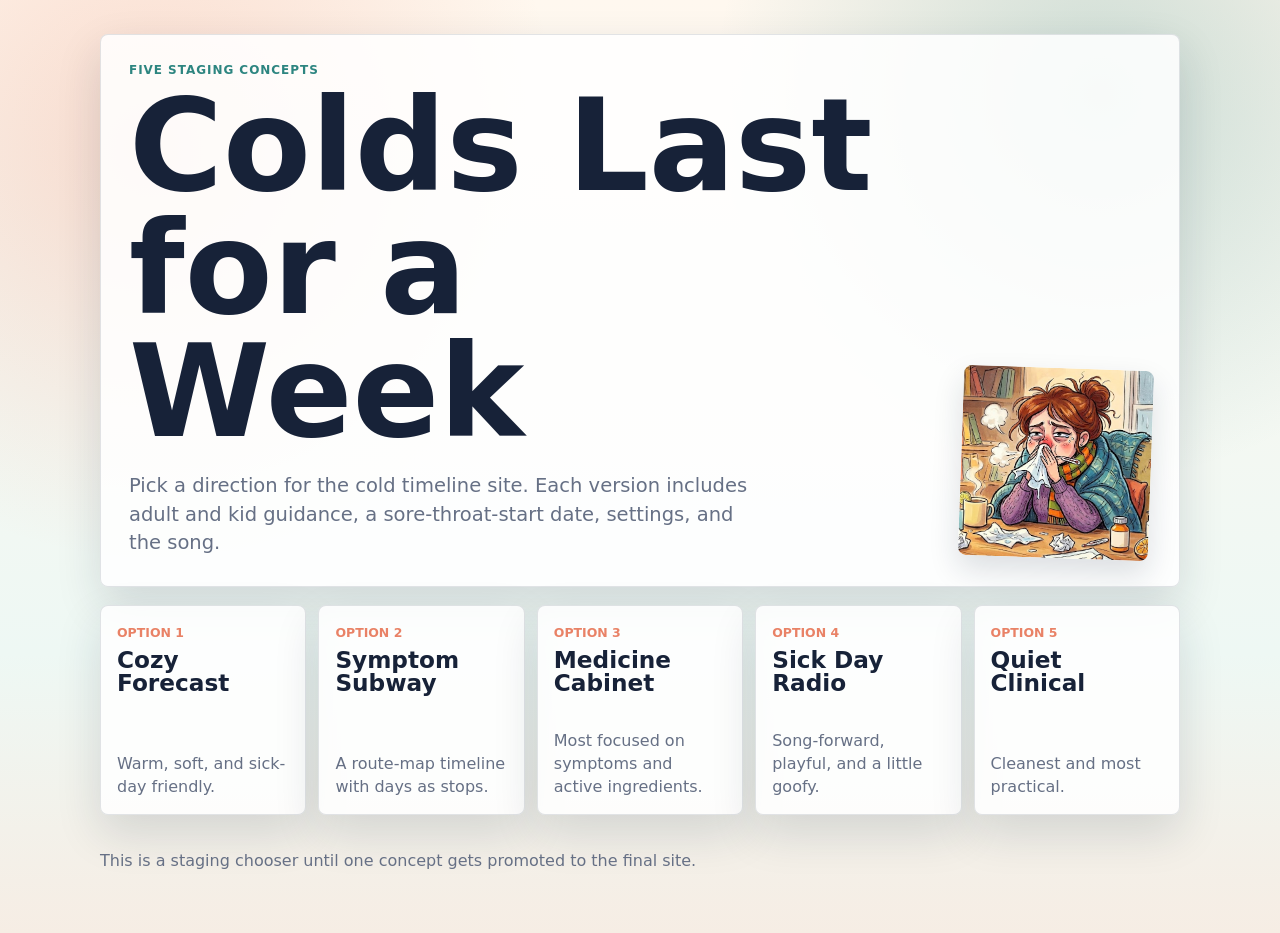
==== index.html @ 7ffa92a6 "Initial colds staging site" ====
<!doctype html>
<html lang="en">
<head>
  <meta charset="utf-8">
  <meta name="viewport" content="width=device-width, initial-scale=1">
  <title>Colds Last for a Week</title>
  <style>
    :root {
      color-scheme: light;
      --ink: #172238;
      --muted: #667085;
      --paper: #fff8ef;
      --panel: rgba(255, 255, 255, 0.86);
      --line: rgba(23, 34, 56, 0.12);
      --teal: #2d8580;
      --coral: #e98266;
      --gold: #f5bc66;
      --shadow: 0 18px 46px rgba(23, 34, 56, 0.14);
    }

    * {
      box-sizing: border-box;
    }

    body {
      margin: 0;
      min-height: 100vh;
      color: var(--ink);
      background:
        radial-gradient(circle at 12% 16%, rgba(233, 130, 102, 0.25), transparent 30%),
        radial-gradient(circle at 86% 10%, rgba(45, 133, 128, 0.24), transparent 28%),
        linear-gradient(180deg, #fff8ef, #eef8f4 70%, #f6ede4);
      font-family: Inter, ui-sans-serif, system-ui, -apple-system, BlinkMacSystemFont, "Segoe UI", sans-serif;
      letter-spacing: 0;
    }

    main {
      width: min(1080px, calc(100% - 32px));
      margin: 0 auto;
      padding: 34px 0 44px;
      display: grid;
      gap: 18px;
    }

    .hero,
    .concept-card {
      border: 1px solid var(--line);
      border-radius: 8px;
      background: var(--panel);
      box-shadow: var(--shadow);
    }

    .hero {
      min-height: 300px;
      padding: 28px;
      display: grid;
      grid-template-columns: minmax(0, 1fr) 190px;
      gap: 24px;
      align-items: end;
      overflow: hidden;
    }

    .eyebrow {
      margin: 0 0 8px;
      color: var(--teal);
      font-size: 0.75rem;
      font-weight: 900;
      text-transform: uppercase;
      letter-spacing: 0.08em;
    }

    h1,
    h2,
    p {
      overflow-wrap: anywhere;
    }

    h1,
    h2 {
      margin: 0;
      line-height: 0.96;
      letter-spacing: 0;
    }

    h1 {
      max-width: 760px;
      font-size: clamp(4rem, 12vw, 8rem);
    }

    .hero p:last-child {
      max-width: 620px;
      margin: 18px 0 0;
      color: var(--muted);
      font-size: clamp(1rem, 2vw, 1.22rem);
      line-height: 1.48;
    }

    .hero img {
      width: 190px;
      aspect-ratio: 1;
      border-radius: 8px;
      object-fit: cover;
      box-shadow: 0 14px 30px rgba(23, 34, 56, 0.14);
      transform: rotate(2deg);
    }

    .grid {
      display: grid;
      grid-template-columns: repeat(5, minmax(0, 1fr));
      gap: 12px;
    }

    .concept-card {
      min-height: 210px;
      padding: 16px;
      color: inherit;
      text-decoration: none;
      display: grid;
      align-content: space-between;
      transition: transform 170ms ease, box-shadow 170ms ease, border-color 170ms ease;
    }

    .concept-card:hover {
      transform: translateY(-3px);
      border-color: rgba(45, 133, 128, 0.42);
      box-shadow: 0 22px 48px rgba(23, 34, 56, 0.18);
    }

    .concept-card span {
      color: var(--coral);
      font-size: 0.78rem;
      font-weight: 900;
      text-transform: uppercase;
    }

    .concept-card h2 {
      margin-top: 8px;
      font-size: 1.45rem;
    }

    .concept-card p {
      margin: 16px 0 0;
      color: var(--muted);
      line-height: 1.45;
    }

    .footer-note {
      color: var(--muted);
      line-height: 1.5;
    }

    @media (max-width: 920px) {
      .grid {
        grid-template-columns: repeat(2, minmax(0, 1fr));
      }
    }

    @media (max-width: 640px) {
      main {
        width: min(100% - 22px, 540px);
        padding-top: 18px;
      }

      .hero {
        grid-template-columns: 1fr;
        padding: 20px;
      }

      .hero img {
        width: min(100%, 220px);
      }

      .grid {
        grid-template-columns: 1fr;
      }
    }
  </style>
</head>
<body>
  <main>
    <section class="hero">
      <div>
        <p class="eyebrow">Five staging concepts</p>
        <h1>Colds Last for a Week</h1>
        <p>Pick a direction for the cold timeline site. Each version includes adult and kid guidance, a sore-throat-start date, settings, and the song.</p>
      </div>
      <img src="assets/colds-last-for-a-week.jpg" alt="Cover art for Colds Last for a Week">
    </section>

    <section class="grid" aria-label="Staging concepts">
      <a class="concept-card" href="staging_1/">
        <div>
          <span>Option 1</span>
          <h2>Cozy Forecast</h2>
        </div>
        <p>Warm, soft, and sick-day friendly.</p>
      </a>
      <a class="concept-card" href="staging_2/">
        <div>
          <span>Option 2</span>
          <h2>Symptom Subway</h2>
        </div>
        <p>A route-map timeline with days as stops.</p>
      </a>
      <a class="concept-card" href="staging_3/">
        <div>
          <span>Option 3</span>
          <h2>Medicine Cabinet</h2>
        </div>
        <p>Most focused on symptoms and active ingredients.</p>
      </a>
      <a class="concept-card" href="staging_4/">
        <div>
          <span>Option 4</span>
          <h2>Sick Day Radio</h2>
        </div>
        <p>Song-forward, playful, and a little goofy.</p>
      </a>
      <a class="concept-card" href="staging_5/">
        <div>
          <span>Option 5</span>
          <h2>Quiet Clinical</h2>
        </div>
        <p>Cleanest and most practical.</p>
      </a>
    </section>

    <p class="footer-note">This is a staging chooser until one concept gets promoted to the final site.</p>
  </main>
</body>
</html>
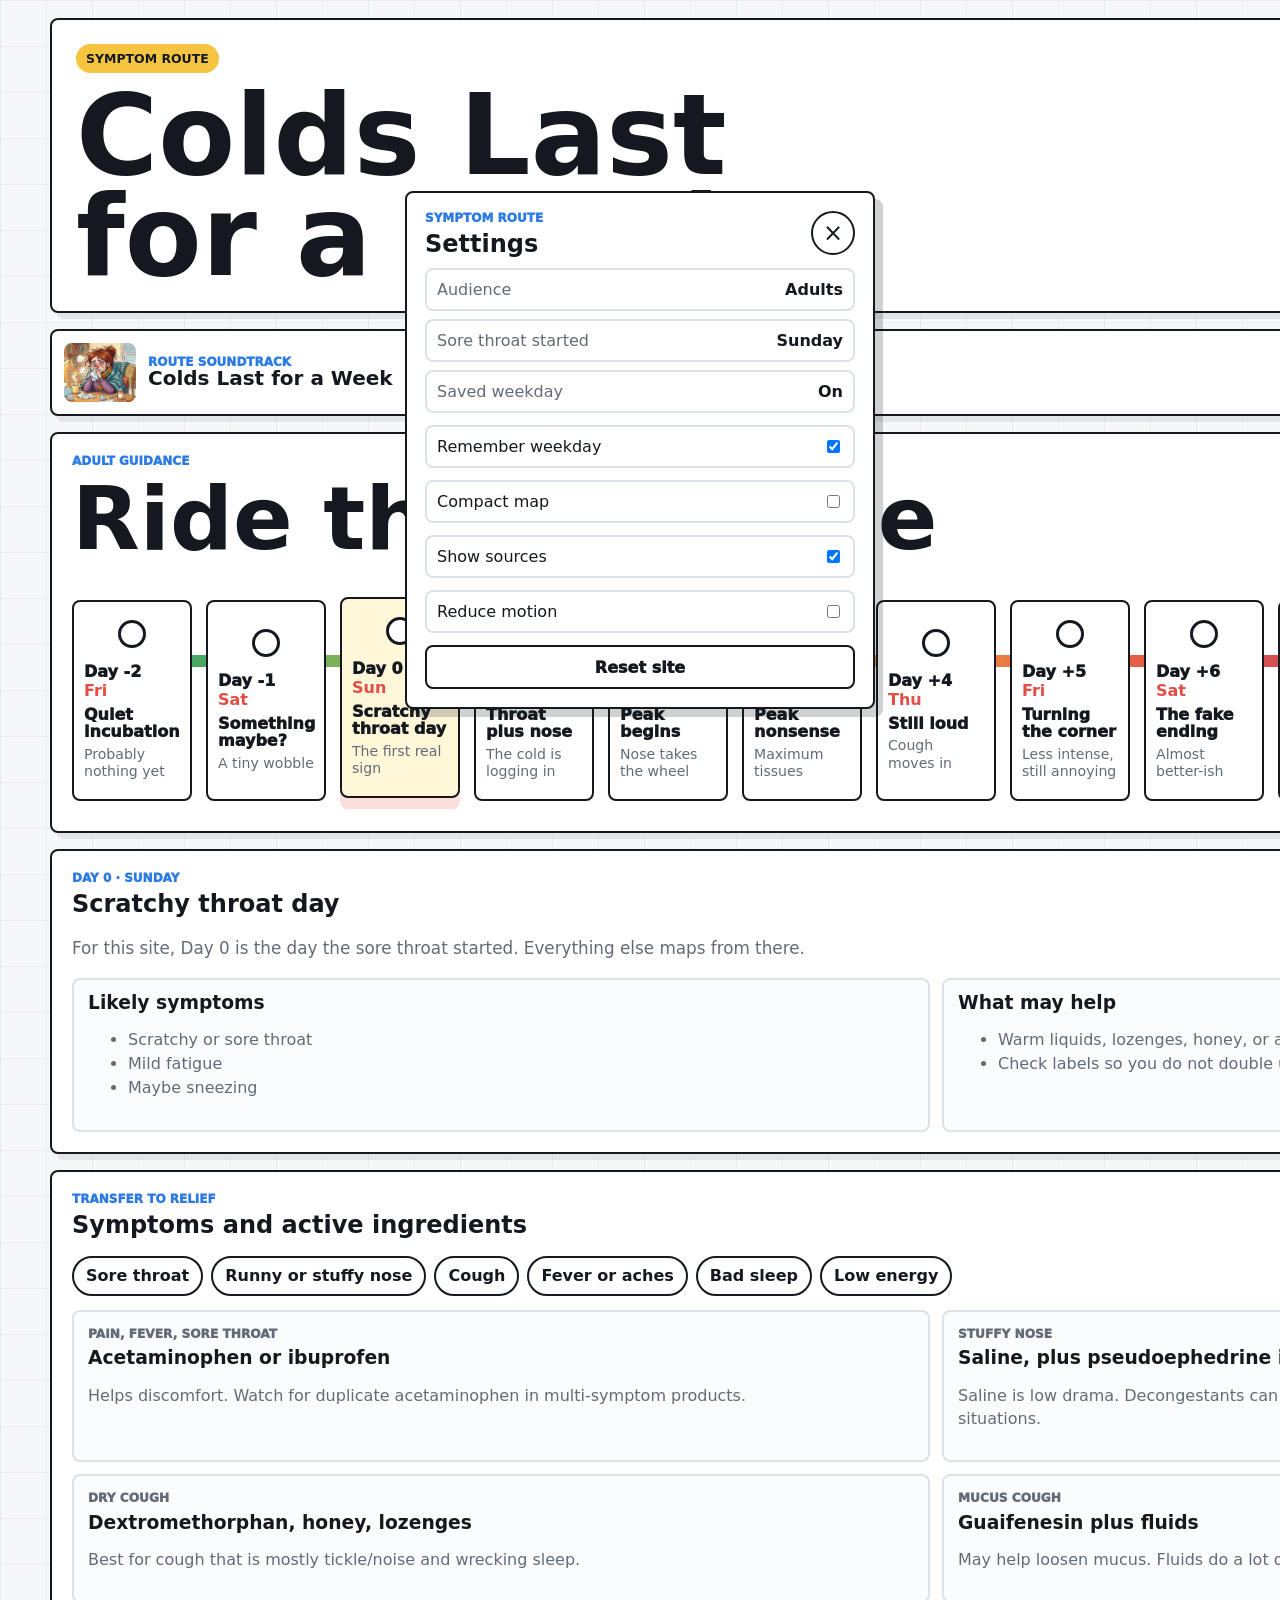
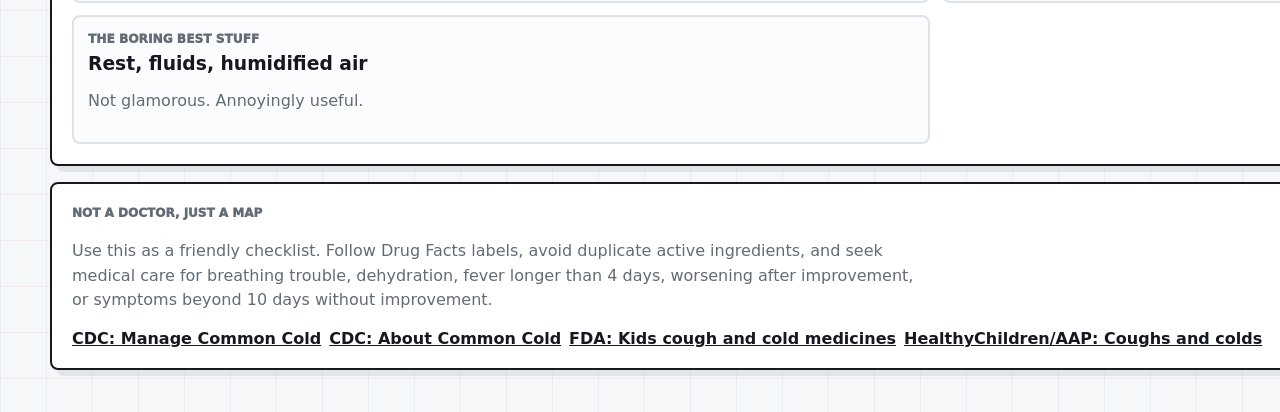
==== commit 1fa64921: "Promote symptom subway design" ====
--- a/index.html
+++ b/index.html
@@ -3,229 +3,99 @@
 <head>
   <meta charset="utf-8">
   <meta name="viewport" content="width=device-width, initial-scale=1">
-  <title>Colds Last for a Week</title>
-  <style>
-    :root {
-      color-scheme: light;
-      --ink: #172238;
-      --muted: #667085;
-      --paper: #fff8ef;
-      --panel: rgba(255, 255, 255, 0.86);
-      --line: rgba(23, 34, 56, 0.12);
-      --teal: #2d8580;
-      --coral: #e98266;
-      --gold: #f5bc66;
-      --shadow: 0 18px 46px rgba(23, 34, 56, 0.14);
-    }
-
-    * {
-      box-sizing: border-box;
-    }
-
-    body {
-      margin: 0;
-      min-height: 100vh;
-      color: var(--ink);
-      background:
-        radial-gradient(circle at 12% 16%, rgba(233, 130, 102, 0.25), transparent 30%),
-        radial-gradient(circle at 86% 10%, rgba(45, 133, 128, 0.24), transparent 28%),
-        linear-gradient(180deg, #fff8ef, #eef8f4 70%, #f6ede4);
-      font-family: Inter, ui-sans-serif, system-ui, -apple-system, BlinkMacSystemFont, "Segoe UI", sans-serif;
-      letter-spacing: 0;
-    }
-
-    main {
-      width: min(1080px, calc(100% - 32px));
-      margin: 0 auto;
-      padding: 34px 0 44px;
-      display: grid;
-      gap: 18px;
-    }
-
-    .hero,
-    .concept-card {
-      border: 1px solid var(--line);
-      border-radius: 8px;
-      background: var(--panel);
-      box-shadow: var(--shadow);
-    }
-
-    .hero {
-      min-height: 300px;
-      padding: 28px;
-      display: grid;
-      grid-template-columns: minmax(0, 1fr) 190px;
-      gap: 24px;
-      align-items: end;
-      overflow: hidden;
-    }
-
-    .eyebrow {
-      margin: 0 0 8px;
-      color: var(--teal);
-      font-size: 0.75rem;
-      font-weight: 900;
-      text-transform: uppercase;
-      letter-spacing: 0.08em;
-    }
-
-    h1,
-    h2,
-    p {
-      overflow-wrap: anywhere;
-    }
-
-    h1,
-    h2 {
-      margin: 0;
-      line-height: 0.96;
-      letter-spacing: 0;
-    }
-
-    h1 {
-      max-width: 760px;
-      font-size: clamp(4rem, 12vw, 8rem);
-    }
-
-    .hero p:last-child {
-      max-width: 620px;
-      margin: 18px 0 0;
-      color: var(--muted);
-      font-size: clamp(1rem, 2vw, 1.22rem);
-      line-height: 1.48;
-    }
-
-    .hero img {
-      width: 190px;
-      aspect-ratio: 1;
-      border-radius: 8px;
-      object-fit: cover;
-      box-shadow: 0 14px 30px rgba(23, 34, 56, 0.14);
-      transform: rotate(2deg);
-    }
-
-    .grid {
-      display: grid;
-      grid-template-columns: repeat(5, minmax(0, 1fr));
-      gap: 12px;
-    }
-
-    .concept-card {
-      min-height: 210px;
-      padding: 16px;
-      color: inherit;
-      text-decoration: none;
-      display: grid;
-      align-content: space-between;
-      transition: transform 170ms ease, box-shadow 170ms ease, border-color 170ms ease;
-    }
-
-    .concept-card:hover {
-      transform: translateY(-3px);
-      border-color: rgba(45, 133, 128, 0.42);
-      box-shadow: 0 22px 48px rgba(23, 34, 56, 0.18);
-    }
-
-    .concept-card span {
-      color: var(--coral);
-      font-size: 0.78rem;
-      font-weight: 900;
-      text-transform: uppercase;
-    }
-
-    .concept-card h2 {
-      margin-top: 8px;
-      font-size: 1.45rem;
-    }
-
-    .concept-card p {
-      margin: 16px 0 0;
-      color: var(--muted);
-      line-height: 1.45;
-    }
-
-    .footer-note {
-      color: var(--muted);
-      line-height: 1.5;
-    }
-
-    @media (max-width: 920px) {
-      .grid {
-        grid-template-columns: repeat(2, minmax(0, 1fr));
-      }
-    }
-
-    @media (max-width: 640px) {
-      main {
-        width: min(100% - 22px, 540px);
-        padding-top: 18px;
-      }
-
-      .hero {
-        grid-template-columns: 1fr;
-        padding: 20px;
-      }
-
-      .hero img {
-        width: min(100%, 220px);
-      }
-
-      .grid {
-        grid-template-columns: 1fr;
-      }
-    }
-  </style>
+  <title>Colds - Symptom Subway</title>
+  <link rel="stylesheet" href="styles.css">
 </head>
 <body>
-  <main>
-    <section class="hero">
+  <main class="site-shell">
+    <header class="hero">
+      <button type="button" class="title-button" data-reset-site aria-label="Reset cold route">
+        <span>Symptom Route</span>
+        <strong>Colds Last for a Week</strong>
+      </button>
+      <section class="route-control" aria-label="Route controls">
+        <label>
+          <span>Sore throat started on</span>
+          <select data-start-day aria-label="Day sore throat started">
+            <option value="0">Sunday</option>
+            <option value="1">Monday</option>
+            <option value="2">Tuesday</option>
+            <option value="3">Wednesday</option>
+            <option value="4">Thursday</option>
+            <option value="5">Friday</option>
+            <option value="6">Saturday</option>
+          </select>
+        </label>
+        <div class="toggle-row" data-audience-toggle>
+          <button type="button" data-audience-value="adult">Adults</button>
+          <button type="button" data-audience-value="kid">Kids</button>
+        </div>
+        <button type="button" data-open-settings>Settings</button>
+      </section>
+    </header>
+
+    <section class="song-strip" aria-label="Colds Last for a Week song">
+      <img src="assets/colds-last-for-a-week.jpg" alt="Cover art for Colds Last for a Week">
       <div>
-        <p class="eyebrow">Five staging concepts</p>
-        <h1>Colds Last for a Week</h1>
-        <p>Pick a direction for the cold timeline site. Each version includes adult and kid guidance, a sore-throat-start date, settings, and the song.</p>
+        <p class="eyebrow">Route soundtrack</p>
+        <h2>Colds Last for a Week</h2>
       </div>
-      <img src="assets/colds-last-for-a-week.jpg" alt="Cover art for Colds Last for a Week">
+      <button type="button" data-audio-play aria-label="Play Colds Last for a Week">Play</button>
+      <input type="range" data-audio-progress value="0" min="0" max="100" step="0.1" aria-label="Song progress">
+      <p data-audio-time>0:00 / 0:00</p>
+      <audio data-audio preload="metadata" src="assets/colds-last-for-a-week.mp3"></audio>
     </section>
 
-    <section class="grid" aria-label="Staging concepts">
-      <a class="concept-card" href="staging_1/">
+    <section class="map-section">
+      <div class="section-heading">
         <div>
-          <span>Option 1</span>
-          <h2>Cozy Forecast</h2>
+          <p class="eyebrow" data-audience-label>Adult guidance</p>
+          <h1>Ride the cold line</h1>
         </div>
-        <p>Warm, soft, and sick-day friendly.</p>
-      </a>
-      <a class="concept-card" href="staging_2/">
-        <div>
-          <span>Option 2</span>
-          <h2>Symptom Subway</h2>
-        </div>
-        <p>A route-map timeline with days as stops.</p>
-      </a>
-      <a class="concept-card" href="staging_3/">
-        <div>
-          <span>Option 3</span>
-          <h2>Medicine Cabinet</h2>
-        </div>
-        <p>Most focused on symptoms and active ingredients.</p>
-      </a>
-      <a class="concept-card" href="staging_4/">
-        <div>
-          <span>Option 4</span>
-          <h2>Sick Day Radio</h2>
-        </div>
-        <p>Song-forward, playful, and a little goofy.</p>
-      </a>
-      <a class="concept-card" href="staging_5/">
-        <div>
-          <span>Option 5</span>
-          <h2>Quiet Clinical</h2>
-        </div>
-        <p>Cleanest and most practical.</p>
-      </a>
+        <p data-selected-day>Day 0</p>
+      </div>
+      <div class="timeline" data-timeline></div>
     </section>
 
-    <p class="footer-note">This is a staging chooser until one concept gets promoted to the final site.</p>
+    <section class="detail-panel" data-detail></section>
+
+    <section class="medicine-panel">
+      <div class="section-heading">
+        <div>
+          <p class="eyebrow">Transfer to relief</p>
+          <h2>Symptoms and active ingredients</h2>
+        </div>
+        <button type="button" data-clear-symptoms>Clear</button>
+      </div>
+      <div class="symptoms" data-symptom-grid></div>
+      <div class="med-list" data-med-list></div>
+    </section>
+
+    <section class="sources" data-sources>
+      <p class="eyebrow">Not a doctor, just a map</p>
+      <p>Use this as a friendly checklist. Follow Drug Facts labels, avoid duplicate active ingredients, and seek medical care for breathing trouble, dehydration, fever longer than 4 days, worsening after improvement, or symptoms beyond 10 days without improvement.</p>
+      <nav data-source-list></nav>
+    </section>
   </main>
+
+  <div class="modal-backdrop" data-settings-backdrop hidden></div>
+  <section class="settings-modal" data-settings-modal hidden role="dialog" aria-modal="true" aria-labelledby="settings-title">
+    <div class="settings-panel">
+      <header>
+        <div>
+          <p class="eyebrow">Symptom Route</p>
+          <h2 id="settings-title">Settings</h2>
+        </div>
+        <button type="button" data-close-settings aria-label="Close settings">×</button>
+      </header>
+      <div class="settings-summary" data-settings-summary></div>
+      <label><span>Remember weekday</span><input type="checkbox" data-setting="rememberDate"></label>
+      <label><span>Compact map</span><input type="checkbox" data-setting="compactMode"></label>
+      <label><span>Show sources</span><input type="checkbox" data-setting="showSources"></label>
+      <label><span>Reduce motion</span><input type="checkbox" data-setting="reduceMotion"></label>
+      <button type="button" data-reset-settings>Reset site</button>
+    </div>
+  </section>
+  <script src="assets/cold-site.js"></script>
 </body>
 </html>
--- a/styles.css
+++ b/styles.css
@@ -0,0 +1,331 @@
+:root {
+  --ink: #15191f;
+  --muted: #626b76;
+  --bg: #f5f7f9;
+  --paper: #ffffff;
+  --line: #dce2e8;
+  --red: #e34d46;
+  --blue: #2c7be5;
+  --green: #16a06d;
+  --yellow: #f5c542;
+  --shadow: 0 16px 36px rgba(21, 25, 31, 0.11);
+}
+
+* { box-sizing: border-box; }
+body {
+  margin: 0;
+  min-height: 100vh;
+  color: var(--ink);
+  background:
+    linear-gradient(90deg, rgba(44, 123, 229, 0.08) 1px, transparent 1px),
+    linear-gradient(180deg, rgba(227, 77, 70, 0.08) 1px, transparent 1px),
+    var(--bg);
+  background-size: 46px 46px;
+  font-family: Inter, ui-sans-serif, system-ui, -apple-system, BlinkMacSystemFont, "Segoe UI", sans-serif;
+}
+button, input, select { font: inherit; }
+button { cursor: pointer; color: inherit; }
+img { display: block; max-width: 100%; }
+
+.site-shell {
+  width: min(1180px, calc(100% - 28px));
+  margin: 0 auto;
+  padding: 18px 0 42px;
+  display: grid;
+  gap: 16px;
+}
+
+.hero {
+  display: grid;
+  grid-template-columns: minmax(0, 1fr) auto;
+  gap: 16px;
+  align-items: stretch;
+}
+
+.title-button,
+.route-control,
+.song-strip,
+.map-section,
+.detail-panel,
+.medicine-panel,
+.sources {
+  border: 2px solid var(--ink);
+  border-radius: 8px;
+  background: var(--paper);
+  box-shadow: 6px 6px 0 rgba(21, 25, 31, 0.08);
+}
+
+.title-button {
+  min-height: 210px;
+  padding: 24px;
+  text-align: left;
+}
+.title-button span {
+  display: inline-block;
+  margin-bottom: 12px;
+  padding: 7px 10px;
+  border-radius: 999px;
+  background: var(--yellow);
+  font-weight: 900;
+  text-transform: uppercase;
+  font-size: 0.78rem;
+}
+.title-button strong {
+  display: block;
+  max-width: 760px;
+  font-size: clamp(3rem, 9vw, 7rem);
+  line-height: 0.9;
+}
+
+.route-control {
+  min-width: 330px;
+  padding: 16px;
+  display: grid;
+  align-content: center;
+  gap: 12px;
+}
+.route-control label {
+  display: grid;
+  gap: 6px;
+  color: var(--muted);
+  font-size: 0.75rem;
+  font-weight: 900;
+  text-transform: uppercase;
+}
+.route-control input,
+.route-control select {
+  min-height: 46px;
+  border: 2px solid var(--line);
+  border-radius: 8px;
+  padding: 9px 11px;
+  font-weight: 900;
+  background: #fff;
+}
+.route-control select {
+  appearance: none;
+  background:
+    linear-gradient(45deg, transparent 50%, var(--ink) 50%),
+    linear-gradient(135deg, var(--ink) 50%, transparent 50%),
+    #fff;
+  background-position:
+    calc(100% - 18px) 50%,
+    calc(100% - 12px) 50%,
+    0 0;
+  background-size:
+    6px 6px,
+    6px 6px,
+    100%;
+  background-repeat: no-repeat;
+  padding-right: 34px;
+}
+
+.toggle-row { display: grid; grid-template-columns: 1fr 1fr; gap: 8px; }
+.toggle-row button,
+[data-open-settings],
+[data-audio-play],
+[data-clear-symptoms],
+[data-reset-settings] {
+  min-height: 44px;
+  border: 2px solid var(--ink);
+  border-radius: 8px;
+  background: #fff;
+  font-weight: 950;
+  transition: transform 150ms ease, box-shadow 150ms ease;
+}
+.toggle-row button:hover,
+[data-open-settings]:hover,
+[data-audio-play]:hover,
+[data-clear-symptoms]:hover,
+[data-reset-settings]:hover {
+  transform: translate(-1px, -1px);
+  box-shadow: 4px 4px 0 rgba(21, 25, 31, 0.16);
+}
+.toggle-row button.is-active { background: var(--blue); color: #fff; }
+[data-open-settings] { background: var(--ink); color: #fff; }
+
+.song-strip {
+  display: grid;
+  grid-template-columns: 72px minmax(160px, 1fr) auto minmax(170px, 300px) auto;
+  gap: 12px;
+  align-items: center;
+  padding: 12px;
+}
+.song-strip img { width: 72px; border-radius: 8px; }
+.song-strip h2 { margin: 0; font-size: 1.25rem; }
+.song-strip p { margin: 0; }
+[data-audio-progress] { width: 100%; accent-color: var(--red); }
+
+.eyebrow {
+  margin: 0 0 8px;
+  color: var(--blue);
+  text-transform: uppercase;
+  font-size: 0.75rem;
+  font-weight: 950;
+}
+
+.map-section,
+.detail-panel,
+.medicine-panel,
+.sources { padding: 20px; }
+.section-heading,
+.detail-heading {
+  display: flex;
+  justify-content: space-between;
+  align-items: start;
+  gap: 16px;
+  margin-bottom: 18px;
+}
+h1, h2, h3, p { overflow-wrap: anywhere; }
+h1, h2, h3 { margin: 0; line-height: 0.98; }
+h1 { font-size: clamp(2.5rem, 7vw, 5.5rem); }
+.section-heading > p,
+.detail-pill {
+  margin: 0;
+  border: 2px solid var(--ink);
+  background: var(--yellow);
+  border-radius: 999px;
+  padding: 8px 12px;
+  font-weight: 950;
+  white-space: nowrap;
+}
+
+.timeline {
+  position: relative;
+  display: grid;
+  grid-template-columns: repeat(13, minmax(120px, 1fr));
+  gap: 14px;
+  overflow-x: auto;
+  padding: 20px 0 10px;
+}
+.timeline::before {
+  content: "";
+  position: absolute;
+  left: 0;
+  right: 0;
+  top: 75px;
+  height: 12px;
+  border-radius: 999px;
+  background: linear-gradient(90deg, var(--green), var(--yellow), var(--red), var(--blue));
+}
+.phase-tile {
+  position: relative;
+  z-index: 1;
+  min-height: 165px;
+  padding: 10px;
+  text-align: left;
+  border: 2px solid var(--ink);
+  border-radius: 8px;
+  background: #fff;
+}
+.phase-tile::before {
+  content: "";
+  display: block;
+  width: 22px;
+  height: 22px;
+  margin: 0 auto 14px;
+  border: 3px solid var(--ink);
+  border-radius: 50%;
+  background: #fff;
+}
+.phase-tile.is-selected {
+  background: #fff7d8;
+  transform: translateY(-3px);
+  box-shadow: 0 11px 0 rgba(227, 77, 70, 0.18);
+}
+.phase-day { display: block; font-weight: 950; }
+.phase-date { display: block; color: var(--red); font-weight: 900; }
+.phase-name { display: block; margin-top: 7px; font-weight: 950; line-height: 1.05; }
+.phase-short { display: block; margin-top: 5px; color: var(--muted); font-size: 0.88rem; line-height: 1.25; }
+.phase-meter { display: none; }
+
+.detail-note { color: var(--muted); line-height: 1.55; font-size: 1.05rem; }
+.detail-grid,
+.med-list {
+  display: grid;
+  grid-template-columns: repeat(2, minmax(0, 1fr));
+  gap: 12px;
+}
+.detail-grid section,
+.med-card {
+  border: 2px solid var(--line);
+  border-radius: 8px;
+  padding: 14px;
+  background: #fbfcfd;
+}
+.detail-grid ul { color: var(--muted); line-height: 1.5; }
+.symptoms { display: flex; flex-wrap: wrap; gap: 8px; margin-bottom: 14px; }
+.symptom-chip {
+  min-height: 40px;
+  padding: 0 12px;
+  border: 2px solid var(--ink);
+  border-radius: 999px;
+  background: #fff;
+  font-weight: 900;
+}
+.symptom-chip.is-active { background: var(--green); color: #fff; }
+.med-kicker { margin: 0 0 6px; color: var(--red); font-size: 0.76rem; font-weight: 950; text-transform: uppercase; }
+.med-card p { color: var(--muted); line-height: 1.45; }
+.sources p { max-width: 850px; color: var(--muted); line-height: 1.55; }
+[data-source-list] { display: flex; gap: 8px; flex-wrap: wrap; }
+[data-source-list] a { color: var(--ink); font-weight: 900; }
+
+.modal-backdrop {
+  position: fixed;
+  inset: 0;
+  z-index: 20;
+  background: rgba(21, 25, 31, 0.38);
+}
+.settings-modal {
+  position: fixed;
+  inset: 0;
+  z-index: 21;
+  display: grid;
+  place-items: center;
+  padding: 16px;
+}
+.settings-panel {
+  width: min(470px, 100%);
+  padding: 18px;
+  display: grid;
+  gap: 12px;
+  border: 2px solid var(--ink);
+  border-radius: 8px;
+  background: #fff;
+  box-shadow: 8px 8px 0 rgba(21, 25, 31, 0.2);
+}
+.settings-panel header { display: flex; justify-content: space-between; gap: 16px; }
+.settings-panel header button {
+  width: 44px;
+  height: 44px;
+  border: 2px solid var(--ink);
+  border-radius: 50%;
+  background: #fff;
+  font-size: 1.5rem;
+  transition: transform 160ms ease;
+}
+.settings-panel header button:hover { transform: rotate(22deg); }
+.settings-summary { display: grid; gap: 8px; }
+.settings-summary div,
+.settings-panel label {
+  display: flex;
+  justify-content: space-between;
+  gap: 12px;
+  padding: 10px;
+  border: 2px solid var(--line);
+  border-radius: 8px;
+}
+.settings-summary span { color: var(--muted); }
+
+.is-compact .phase-tile { min-height: 122px; }
+.is-compact .phase-short { display: none; }
+.reduce-motion *, .reduce-motion *::before, .reduce-motion *::after { transition: none !important; animation: none !important; }
+
+@media (max-width: 820px) {
+  .hero { grid-template-columns: 1fr; }
+  .route-control { min-width: 0; }
+  .song-strip { grid-template-columns: 60px 1fr auto; }
+  .song-strip [data-audio-progress],
+  .song-strip [data-audio-time] { grid-column: 2 / -1; }
+  .detail-grid, .med-list { grid-template-columns: 1fr; }
+  .section-heading, .detail-heading { display: grid; }
+}
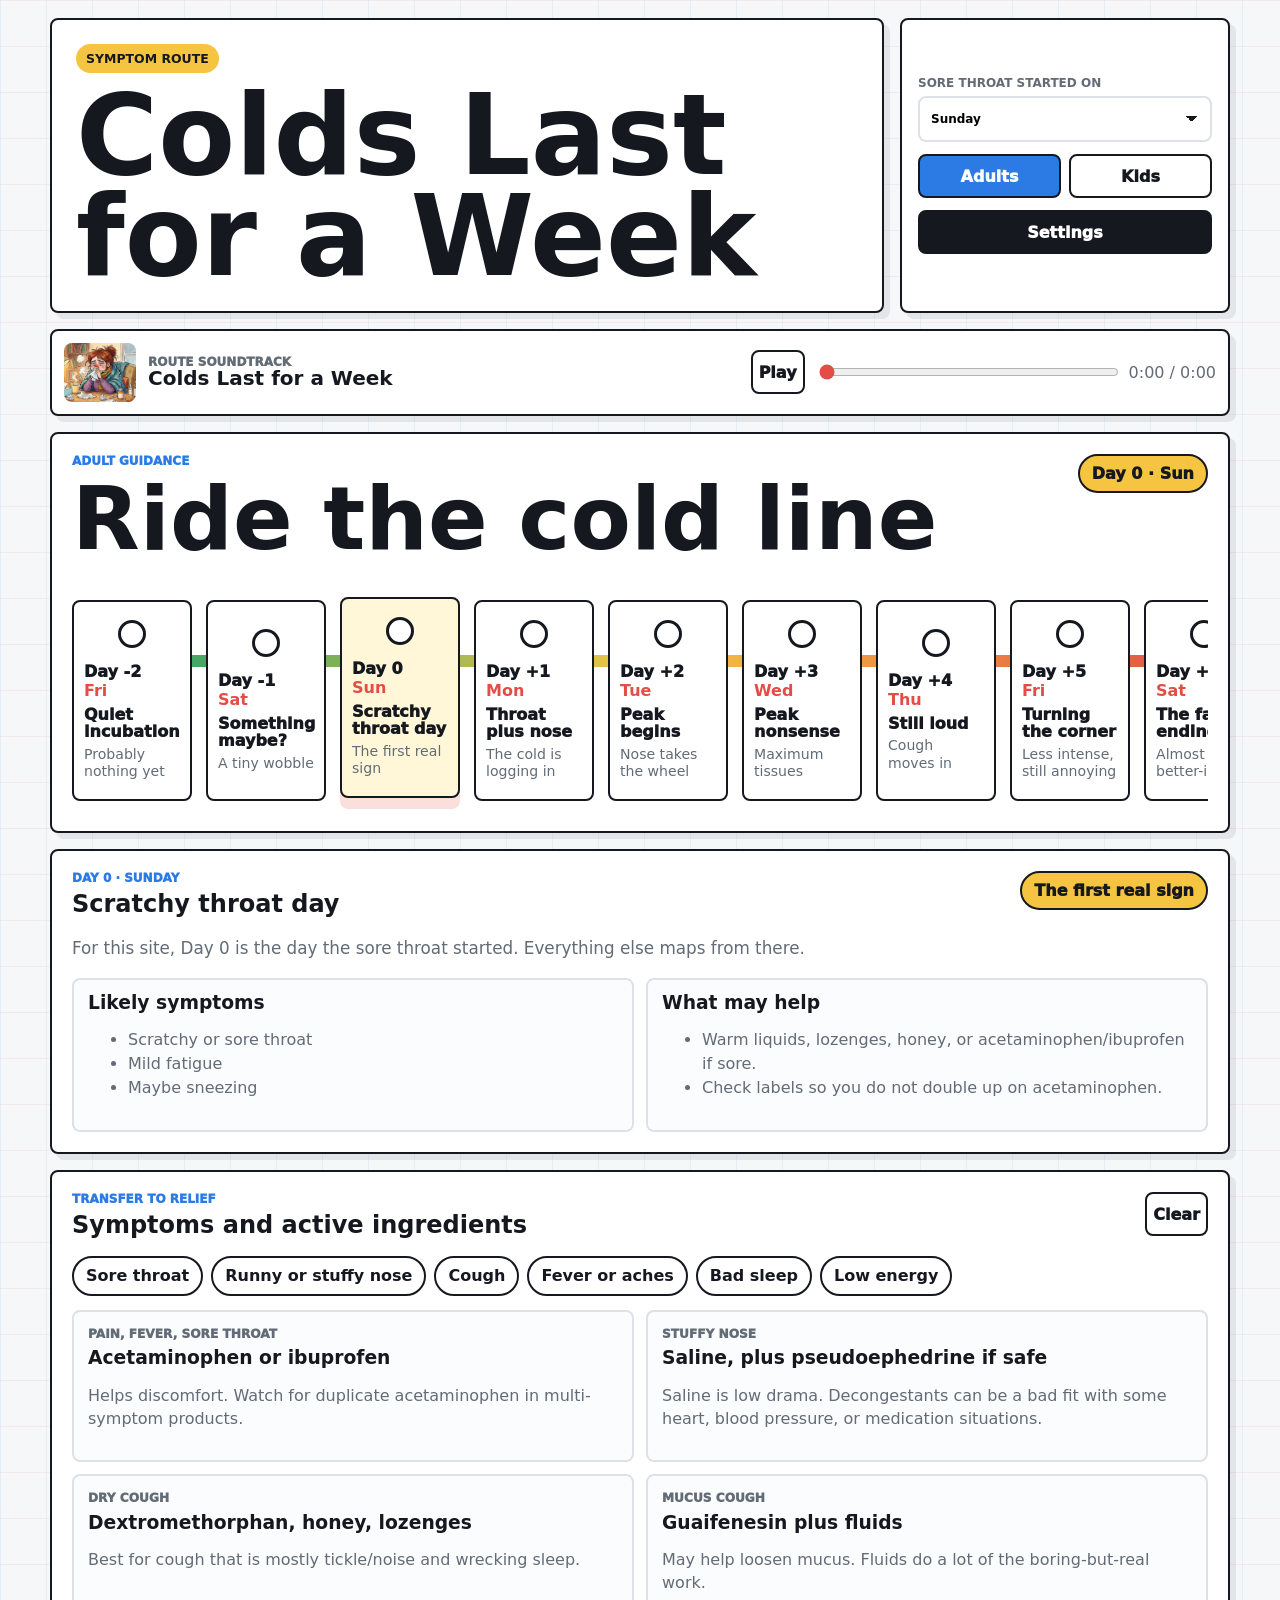
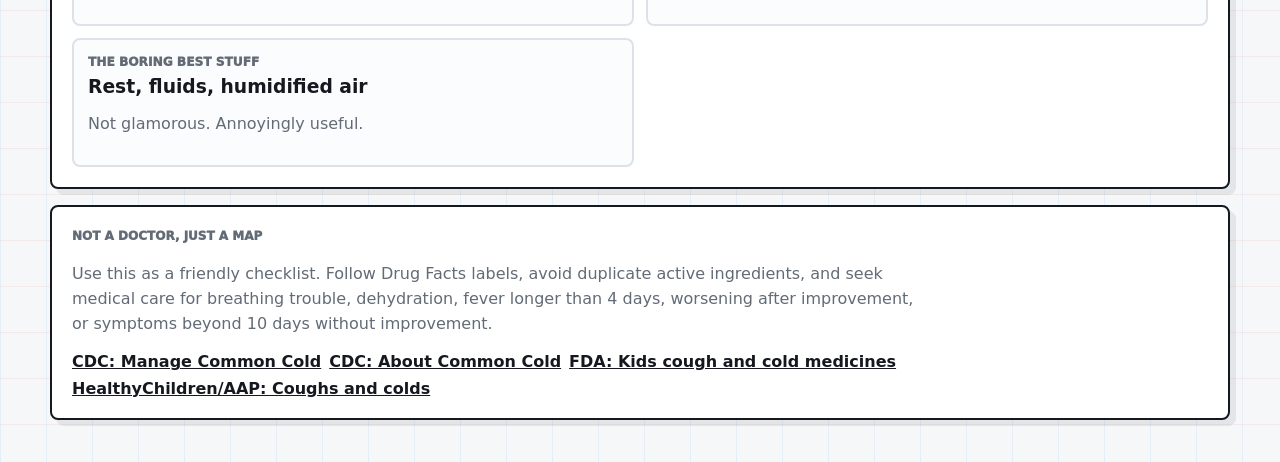
==== commit 8ddc69ef: "Improve mobile layout" ====
--- a/index.html
+++ b/index.html
@@ -2,8 +2,9 @@
 <html lang="en">
 <head>
   <meta charset="utf-8">
-  <meta name="viewport" content="width=device-width, initial-scale=1">
+  <meta name="viewport" content="width=device-width, initial-scale=1, viewport-fit=cover">
   <title>Colds - Symptom Subway</title>
+  <meta name="theme-color" content="#f5f7f9">
   <link rel="stylesheet" href="styles.css">
 </head>
 <body>
@@ -30,7 +31,7 @@
           <button type="button" data-audience-value="adult">Adults</button>
           <button type="button" data-audience-value="kid">Kids</button>
         </div>
-        <button type="button" data-open-settings>Settings</button>
+        <button type="button" class="settings-trigger" data-open-settings>Settings</button>
       </section>
     </header>
 
--- a/styles.css
+++ b/styles.css
@@ -12,6 +12,12 @@
 }
 
 * { box-sizing: border-box; }
+
+html {
+  -webkit-text-size-adjust: 100%;
+  scroll-behavior: smooth;
+}
+
 body {
   margin: 0;
   min-height: 100vh;
@@ -22,10 +28,17 @@
     var(--bg);
   background-size: 46px 46px;
   font-family: Inter, ui-sans-serif, system-ui, -apple-system, BlinkMacSystemFont, "Segoe UI", sans-serif;
-}
+  padding: env(safe-area-inset-top) env(safe-area-inset-right) env(safe-area-inset-bottom) env(safe-area-inset-left);
+}
+
+body.is-modal-open {
+  overflow: hidden;
+}
+
 button, input, select { font: inherit; }
 button { cursor: pointer; color: inherit; }
 img { display: block; max-width: 100%; }
+[hidden] { display: none !important; }
 
 .site-shell {
   width: min(1180px, calc(100% - 28px));
@@ -49,6 +62,7 @@
 .detail-panel,
 .medicine-panel,
 .sources {
+  min-width: 0;
   border: 2px solid var(--ink);
   border-radius: 8px;
   background: var(--paper);
@@ -59,6 +73,7 @@
   min-height: 210px;
   padding: 24px;
   text-align: left;
+  overflow: hidden;
 }
 .title-button span {
   display: inline-block;
@@ -152,7 +167,8 @@
 }
 .song-strip img { width: 72px; border-radius: 8px; }
 .song-strip h2 { margin: 0; font-size: 1.25rem; }
-.song-strip p { margin: 0; }
+.song-strip p { margin: 0; color: var(--muted); }
+.song-strip > div { min-width: 0; }
 [data-audio-progress] { width: 100%; accent-color: var(--red); }
 
 .eyebrow {
@@ -191,18 +207,27 @@
 
 .timeline {
   position: relative;
+  width: 100%;
+  max-width: 100%;
+  min-width: 0;
   display: grid;
   grid-template-columns: repeat(13, minmax(120px, 1fr));
   gap: 14px;
   overflow-x: auto;
+  overflow-y: hidden;
+  overscroll-behavior-x: contain;
   padding: 20px 0 10px;
+  scroll-padding-inline: 14px;
+  -webkit-overflow-scrolling: touch;
+  scrollbar-width: thin;
 }
 .timeline::before {
   content: "";
   position: absolute;
   left: 0;
-  right: 0;
+  right: auto;
   top: 75px;
+  width: max(100%, calc(13 * 120px + 12 * 14px));
   height: 12px;
   border-radius: 999px;
   background: linear-gradient(90deg, var(--green), var(--yellow), var(--red), var(--blue));
@@ -216,6 +241,8 @@
   border: 2px solid var(--ink);
   border-radius: 8px;
   background: #fff;
+  scroll-snap-align: center;
+  touch-action: manipulation;
 }
 .phase-tile::before {
   content: "";
@@ -285,6 +312,8 @@
 }
 .settings-panel {
   width: min(470px, 100%);
+  max-height: calc(100dvh - 32px);
+  overflow: auto;
   padding: 18px;
   display: grid;
   gap: 12px;
@@ -309,6 +338,7 @@
 .settings-panel label {
   display: flex;
   justify-content: space-between;
+  align-items: center;
   gap: 12px;
   padding: 10px;
   border: 2px solid var(--line);
@@ -321,11 +351,281 @@
 .reduce-motion *, .reduce-motion *::before, .reduce-motion *::after { transition: none !important; animation: none !important; }
 
 @media (max-width: 820px) {
-  .hero { grid-template-columns: 1fr; }
-  .route-control { min-width: 0; }
-  .song-strip { grid-template-columns: 60px 1fr auto; }
+  body {
+    background-size: 32px 32px;
+  }
+
+  .site-shell {
+    width: min(100% - 18px, 560px);
+    padding: 10px 0 28px;
+    gap: 10px;
+  }
+
+  .hero {
+    grid-template-columns: 1fr;
+    gap: 10px;
+  }
+
+  .title-button,
+  .route-control,
+  .song-strip,
+  .map-section,
+  .detail-panel,
+  .medicine-panel,
+  .sources {
+    border-width: 1.5px;
+    box-shadow: 4px 4px 0 rgba(21, 25, 31, 0.08);
+  }
+
+  .title-button {
+    min-height: 142px;
+    padding: 16px;
+  }
+
+  .title-button span {
+    margin-bottom: 9px;
+    padding: 6px 8px;
+    font-size: 0.68rem;
+  }
+
+  .title-button strong {
+    font-size: clamp(2.8rem, 17vw, 4.8rem);
+    line-height: 0.86;
+  }
+
+  .route-control {
+    min-width: 0;
+    padding: 12px;
+    grid-template-columns: 1fr;
+    gap: 10px;
+  }
+
+  .route-control label {
+    font-size: 0.68rem;
+  }
+
+  .route-control select {
+    min-height: 50px;
+    font-size: 1.08rem;
+  }
+
+  .toggle-row {
+    grid-template-columns: 1fr 1fr;
+    gap: 7px;
+  }
+
+  .toggle-row button,
+  [data-open-settings],
+  [data-audio-play],
+  [data-clear-symptoms],
+  [data-reset-settings] {
+    min-height: 46px;
+    border-width: 1.5px;
+  }
+
+  .song-strip {
+    grid-template-columns: 54px minmax(0, 1fr) 72px;
+    gap: 9px;
+    padding: 10px;
+  }
+
+  .song-strip img {
+    width: 54px;
+    align-self: start;
+  }
+
+  .song-strip h2 {
+    font-size: 1rem;
+    line-height: 1.05;
+  }
+
+  .song-strip .eyebrow {
+    margin-bottom: 4px;
+    font-size: 0.66rem;
+  }
+
   .song-strip [data-audio-progress],
-  .song-strip [data-audio-time] { grid-column: 2 / -1; }
-  .detail-grid, .med-list { grid-template-columns: 1fr; }
-  .section-heading, .detail-heading { display: grid; }
-}
+  .song-strip [data-audio-time] {
+    grid-column: 1 / -1;
+  }
+
+  .song-strip [data-audio-time] {
+    font-size: 0.76rem;
+  }
+
+  .map-section,
+  .detail-panel,
+  .medicine-panel,
+  .sources {
+    padding: 14px;
+  }
+
+  .section-heading,
+  .detail-heading {
+    display: grid;
+    gap: 10px;
+    margin-bottom: 12px;
+  }
+
+  .section-heading h1 {
+    font-size: clamp(2rem, 11vw, 3.2rem);
+  }
+
+  .section-heading h2,
+  .detail-heading h2 {
+    font-size: clamp(1.6rem, 8vw, 2.4rem);
+  }
+
+  .section-heading > p,
+  .detail-pill {
+    width: fit-content;
+    padding: 7px 10px;
+    border-width: 1.5px;
+  }
+
+  .timeline {
+    grid-template-columns: none;
+    grid-auto-flow: column;
+    grid-auto-columns: minmax(108px, 38vw);
+    gap: 10px;
+    margin: 0 -6px;
+    padding: 16px 6px 14px;
+    scroll-snap-type: x proximity;
+    contain: layout paint;
+  }
+
+  .timeline::before {
+    top: 66px;
+    width: max(100%, calc(13 * 38vw + 12 * 10px));
+    height: 10px;
+  }
+
+  .phase-tile {
+    min-height: 140px;
+    padding: 10px;
+    border-width: 1.5px;
+  }
+
+  .phase-tile::before {
+    width: 20px;
+    height: 20px;
+    margin-bottom: 12px;
+    border-width: 2.5px;
+  }
+
+  .phase-day {
+    font-size: 0.96rem;
+  }
+
+  .phase-date {
+    font-size: 0.94rem;
+  }
+
+  .phase-name {
+    font-size: 0.95rem;
+  }
+
+  .phase-short {
+    font-size: 0.8rem;
+  }
+
+  .detail-note {
+    font-size: 0.98rem;
+  }
+
+  .detail-grid,
+  .med-list {
+    grid-template-columns: 1fr;
+  }
+
+  .detail-grid section,
+  .med-card {
+    padding: 12px;
+    border-width: 1.5px;
+  }
+
+  .detail-grid ul {
+    margin: 10px 0 0;
+    padding-left: 1.05rem;
+  }
+
+  .symptoms {
+    display: grid;
+    grid-template-columns: repeat(2, minmax(0, 1fr));
+    gap: 7px;
+  }
+
+  .symptom-chip {
+    min-height: 44px;
+    padding: 0 9px;
+    border-width: 1.5px;
+    line-height: 1.12;
+  }
+
+  .med-card h3 {
+    font-size: 1.05rem;
+  }
+
+  [data-source-list] {
+    display: grid;
+    gap: 8px;
+  }
+
+  [data-source-list] a {
+    display: block;
+    padding: 9px 10px;
+    border: 1px solid var(--line);
+    border-radius: 8px;
+    background: #fff;
+    text-decoration: none;
+  }
+
+  .settings-modal {
+    align-items: end;
+    padding: 10px;
+    padding-bottom: max(10px, env(safe-area-inset-bottom));
+  }
+
+  .settings-panel {
+    width: 100%;
+    max-height: min(680px, calc(100dvh - 20px));
+    border-radius: 8px 8px 0 0;
+    border-width: 1.5px;
+    padding: 16px;
+  }
+
+  .settings-panel header button {
+    border-width: 1.5px;
+  }
+
+  .settings-summary div,
+  .settings-panel label {
+    border-width: 1.5px;
+  }
+}
+
+@media (max-width: 430px) {
+  .site-shell {
+    width: min(100% - 14px, 430px);
+  }
+
+  .song-strip {
+    grid-template-columns: 50px minmax(0, 1fr) 64px;
+  }
+
+  .song-strip img {
+    width: 50px;
+  }
+
+  .timeline {
+    grid-auto-columns: minmax(104px, 44vw);
+  }
+
+  .timeline::before {
+    width: max(100%, calc(13 * 44vw + 12 * 10px));
+  }
+
+  .symptoms {
+    grid-template-columns: 1fr;
+  }
+}
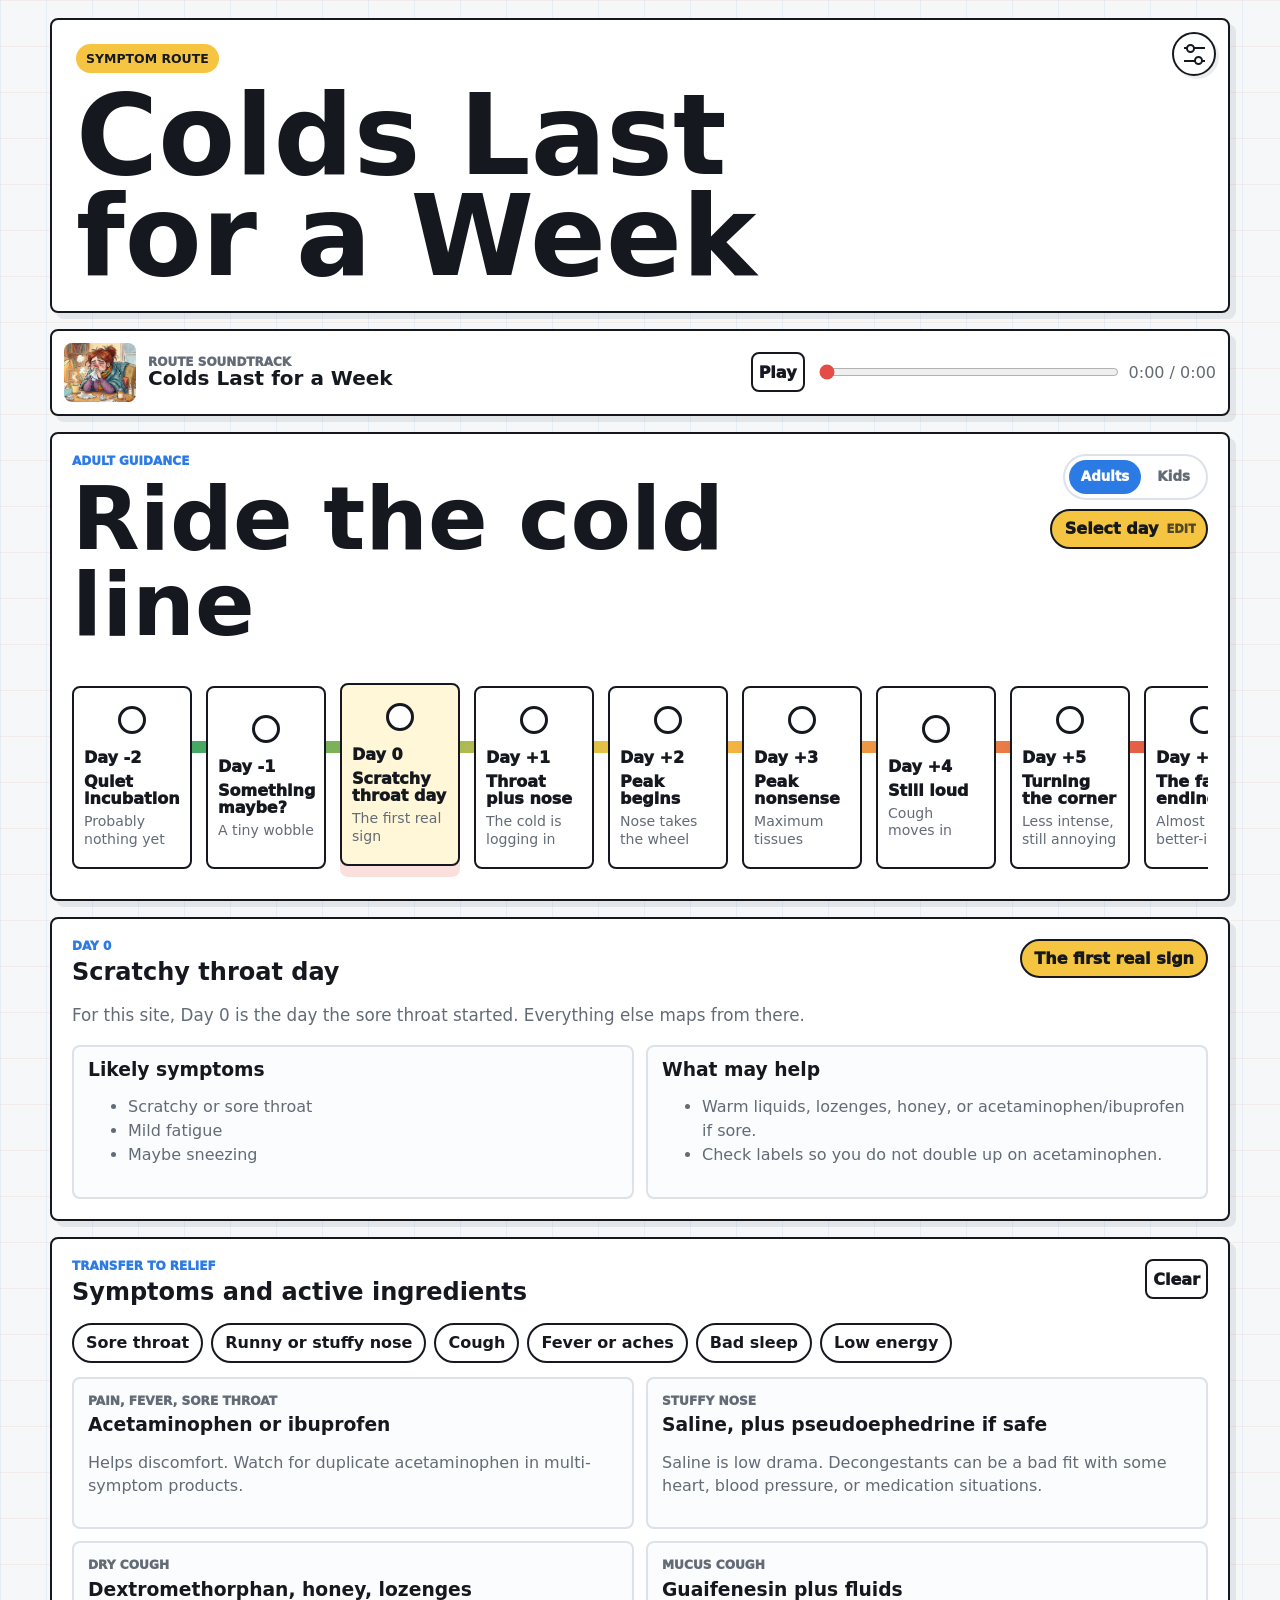
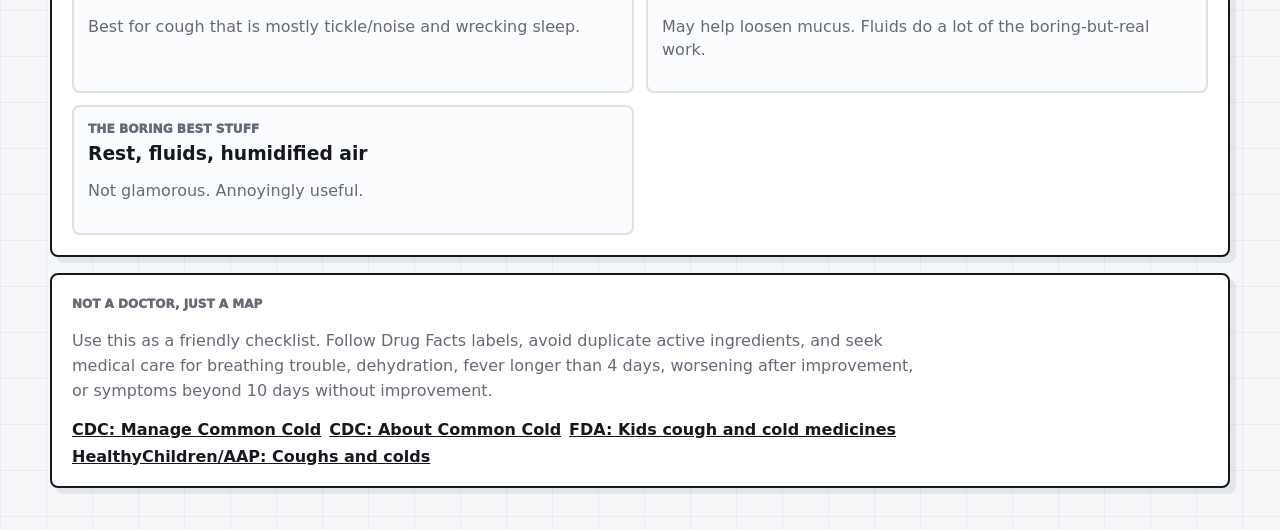
==== commit a3ef62e2: "Compact day picker" ====
--- a/index.html
+++ b/index.html
@@ -14,25 +14,9 @@
         <span>Symptom Route</span>
         <strong>Colds Last for a Week</strong>
       </button>
-      <section class="route-control" aria-label="Route controls">
-        <label>
-          <span>Sore throat started on</span>
-          <select data-start-day aria-label="Day sore throat started">
-            <option value="0">Sunday</option>
-            <option value="1">Monday</option>
-            <option value="2">Tuesday</option>
-            <option value="3">Wednesday</option>
-            <option value="4">Thursday</option>
-            <option value="5">Friday</option>
-            <option value="6">Saturday</option>
-          </select>
-        </label>
-        <div class="toggle-row" data-audience-toggle>
-          <button type="button" data-audience-value="adult">Adults</button>
-          <button type="button" data-audience-value="kid">Kids</button>
-        </div>
-        <button type="button" class="settings-trigger" data-open-settings>Settings</button>
-      </section>
+      <button type="button" class="settings-icon-button" data-open-settings aria-label="Open settings" title="Settings">
+        <span class="settings-glyph" aria-hidden="true"></span>
+      </button>
     </header>
 
     <section class="song-strip" aria-label="Colds Last for a Week song">
@@ -53,7 +37,30 @@
           <p class="eyebrow" data-audience-label>Adult guidance</p>
           <h1>Ride the cold line</h1>
         </div>
-        <p data-selected-day>Day 0</p>
+        <div class="timeline-tools">
+          <div class="audience-toggle" data-audience-toggle aria-label="Audience guidance">
+            <button type="button" data-audience-value="adult">Adults</button>
+            <button type="button" data-audience-value="kid">Kids</button>
+          </div>
+          <div class="day-picker-wrap" data-day-picker-wrap>
+            <button type="button" class="day-picker-pill" data-open-day-picker aria-haspopup="true" aria-expanded="false">
+              <span data-selected-day>Select day</span>
+              <span class="pill-edit">Edit</span>
+            </button>
+            <div class="day-popover" data-day-picker hidden>
+              <p>Sore throat started on</p>
+              <div class="weekday-grid">
+                <button type="button" data-start-day-value="0">Sun</button>
+                <button type="button" data-start-day-value="1">Mon</button>
+                <button type="button" data-start-day-value="2">Tue</button>
+                <button type="button" data-start-day-value="3">Wed</button>
+                <button type="button" data-start-day-value="4">Thu</button>
+                <button type="button" data-start-day-value="5">Fri</button>
+                <button type="button" data-start-day-value="6">Sat</button>
+              </div>
+            </div>
+          </div>
+        </div>
       </div>
       <div class="timeline" data-timeline></div>
     </section>
--- a/styles.css
+++ b/styles.css
@@ -50,13 +50,13 @@
 
 .hero {
   display: grid;
-  grid-template-columns: minmax(0, 1fr) auto;
-  gap: 16px;
+  grid-template-columns: minmax(0, 1fr);
+  gap: 0;
   align-items: stretch;
+  position: relative;
 }
 
 .title-button,
-.route-control,
 .song-strip,
 .map-section,
 .detail-panel,
@@ -71,7 +71,7 @@
 
 .title-button {
   min-height: 210px;
-  padding: 24px;
+  padding: 24px 74px 24px 24px;
   text-align: left;
   overflow: hidden;
 }
@@ -92,71 +92,101 @@
   line-height: 0.9;
 }
 
-.route-control {
-  min-width: 330px;
-  padding: 16px;
-  display: grid;
-  align-content: center;
-  gap: 12px;
-}
-.route-control label {
-  display: grid;
-  gap: 6px;
-  color: var(--muted);
-  font-size: 0.75rem;
-  font-weight: 900;
-  text-transform: uppercase;
-}
-.route-control input,
-.route-control select {
-  min-height: 46px;
+.settings-icon-button {
+  position: absolute;
+  top: 14px;
+  right: 14px;
+  width: 44px;
+  height: 44px;
+  min-height: 44px;
+  display: grid;
+  place-items: center;
+  border: 2px solid var(--ink);
+  border-radius: 50%;
+  background: rgba(255, 255, 255, 0.78);
+  box-shadow: 3px 3px 0 rgba(21, 25, 31, 0.08);
+  transition: transform 160ms ease, background 160ms ease, box-shadow 160ms ease;
+}
+
+.settings-icon-button:hover {
+  transform: rotate(18deg) translateY(-1px);
+  background: #fff;
+  box-shadow: 4px 4px 0 rgba(21, 25, 31, 0.16);
+}
+
+.settings-glyph {
+  width: 21px;
+  height: 15px;
+  position: relative;
+  display: block;
+  border-top: 2px solid currentColor;
+  border-bottom: 2px solid currentColor;
+}
+
+.settings-glyph::before,
+.settings-glyph::after {
+  content: "";
+  position: absolute;
+  width: 5px;
+  height: 5px;
+  border: 2px solid currentColor;
+  border-radius: 50%;
+  background: #fff;
+}
+
+.settings-glyph::before {
+  left: 2px;
+  top: -5px;
+}
+
+.settings-glyph::after {
+  right: 2px;
+  bottom: -5px;
+}
+
+.audience-toggle {
+  display: flex;
+  gap: 4px;
+  padding: 4px;
   border: 2px solid var(--line);
-  border-radius: 8px;
-  padding: 9px 11px;
-  font-weight: 900;
-  background: #fff;
-}
-.route-control select {
-  appearance: none;
-  background:
-    linear-gradient(45deg, transparent 50%, var(--ink) 50%),
-    linear-gradient(135deg, var(--ink) 50%, transparent 50%),
-    #fff;
-  background-position:
-    calc(100% - 18px) 50%,
-    calc(100% - 12px) 50%,
-    0 0;
-  background-size:
-    6px 6px,
-    6px 6px,
-    100%;
-  background-repeat: no-repeat;
-  padding-right: 34px;
-}
-
-.toggle-row { display: grid; grid-template-columns: 1fr 1fr; gap: 8px; }
-.toggle-row button,
-[data-open-settings],
+  border-radius: 999px;
+  background: #fff;
+}
+
+.audience-toggle button,
 [data-audio-play],
 [data-clear-symptoms],
-[data-reset-settings] {
-  min-height: 44px;
+[data-reset-settings],
+.day-picker-pill,
+.weekday-grid button {
+  min-height: 40px;
   border: 2px solid var(--ink);
   border-radius: 8px;
   background: #fff;
   font-weight: 950;
   transition: transform 150ms ease, box-shadow 150ms ease;
 }
-.toggle-row button:hover,
-[data-open-settings]:hover,
+.audience-toggle button:hover,
 [data-audio-play]:hover,
 [data-clear-symptoms]:hover,
-[data-reset-settings]:hover {
+[data-reset-settings]:hover,
+.day-picker-pill:hover,
+.weekday-grid button:hover {
   transform: translate(-1px, -1px);
   box-shadow: 4px 4px 0 rgba(21, 25, 31, 0.16);
 }
-.toggle-row button.is-active { background: var(--blue); color: #fff; }
-[data-open-settings] { background: var(--ink); color: #fff; }
+.audience-toggle button {
+  min-height: 34px;
+  padding: 0 12px;
+  border: 0;
+  border-radius: 999px;
+  color: var(--muted);
+  font-size: 0.84rem;
+}
+.audience-toggle button.is-active {
+  background: var(--blue);
+  color: #fff;
+}
 
 .song-strip {
   display: grid;
@@ -194,7 +224,6 @@
 h1, h2, h3, p { overflow-wrap: anywhere; }
 h1, h2, h3 { margin: 0; line-height: 0.98; }
 h1 { font-size: clamp(2.5rem, 7vw, 5.5rem); }
-.section-heading > p,
 .detail-pill {
   margin: 0;
   border: 2px solid var(--ink);
@@ -203,6 +232,97 @@
   padding: 8px 12px;
   font-weight: 950;
   white-space: nowrap;
+}
+
+.timeline-tools {
+  position: relative;
+  display: flex;
+  align-items: center;
+  justify-content: flex-end;
+  gap: 9px;
+  flex-wrap: wrap;
+}
+
+.day-picker-wrap {
+  position: relative;
+}
+
+.day-picker-pill {
+  min-width: 122px;
+  padding: 0 10px 0 13px;
+  border-radius: 999px;
+  background: var(--yellow);
+  display: inline-flex;
+  align-items: center;
+  justify-content: center;
+  gap: 8px;
+  white-space: nowrap;
+}
+
+.pill-edit {
+  max-width: 0;
+  opacity: 0;
+  overflow: hidden;
+  color: rgba(21, 25, 31, 0.72);
+  font-size: 0.72rem;
+  text-transform: uppercase;
+  transition: max-width 180ms ease, opacity 180ms ease;
+}
+
+.day-picker-pill:hover .pill-edit,
+.day-picker-pill:focus-visible .pill-edit,
+body:not(.has-start-day) .pill-edit {
+  max-width: 40px;
+  opacity: 1;
+}
+
+body:not(.has-start-day) .day-picker-pill {
+  animation: day-pulse 1.9s ease-in-out infinite;
+}
+
+@keyframes day-pulse {
+  0%, 100% { box-shadow: 0 0 0 0 rgba(244, 190, 85, 0.42); }
+  50% { box-shadow: 0 0 0 7px rgba(244, 190, 85, 0.08); }
+}
+
+.day-popover {
+  position: absolute;
+  top: calc(100% + 8px);
+  right: 0;
+  z-index: 12;
+  width: 238px;
+  padding: 10px;
+  border: 2px solid var(--ink);
+  border-radius: 8px;
+  background: #fff;
+  box-shadow: 6px 6px 0 rgba(21, 25, 31, 0.16);
+}
+
+.day-popover p {
+  margin: 0 0 8px;
+  color: var(--muted);
+  font-size: 0.75rem;
+  font-weight: 950;
+  text-transform: uppercase;
+}
+
+.weekday-grid {
+  display: grid;
+  grid-template-columns: repeat(4, 1fr);
+  gap: 6px;
+}
+
+.weekday-grid button {
+  min-height: 38px;
+  padding: 0;
+  border-color: var(--line);
+  font-weight: 950;
+}
+
+.weekday-grid button.is-active {
+  border-color: var(--ink);
+  background: var(--blue);
+  color: #fff;
 }
 
 .timeline {
@@ -261,6 +381,7 @@
 }
 .phase-day { display: block; font-weight: 950; }
 .phase-date { display: block; color: var(--red); font-weight: 900; }
+body:not(.has-start-day) .phase-date { display: none; }
 .phase-name { display: block; margin-top: 7px; font-weight: 950; line-height: 1.05; }
 .phase-short { display: block; margin-top: 5px; color: var(--muted); font-size: 0.88rem; line-height: 1.25; }
 .phase-meter { display: none; }
@@ -361,13 +482,9 @@
     gap: 10px;
   }
 
-  .hero {
-    grid-template-columns: 1fr;
-    gap: 10px;
-  }
+  .hero { grid-template-columns: 1fr; }
 
   .title-button,
-  .route-control,
   .song-strip,
   .map-section,
   .detail-panel,
@@ -379,7 +496,7 @@
 
   .title-button {
     min-height: 142px;
-    padding: 16px;
+    padding: 16px 58px 16px 16px;
   }
 
   .title-button span {
@@ -393,32 +510,21 @@
     line-height: 0.86;
   }
 
-  .route-control {
-    min-width: 0;
-    padding: 12px;
-    grid-template-columns: 1fr;
-    gap: 10px;
-  }
-
-  .route-control label {
-    font-size: 0.68rem;
-  }
-
-  .route-control select {
-    min-height: 50px;
-    font-size: 1.08rem;
-  }
-
-  .toggle-row {
-    grid-template-columns: 1fr 1fr;
-    gap: 7px;
-  }
-
-  .toggle-row button,
-  [data-open-settings],
+  .settings-icon-button {
+    top: 10px;
+    right: 10px;
+    width: 40px;
+    height: 40px;
+    min-height: 40px;
+    border-width: 1.5px;
+  }
+
+  .audience-toggle button,
   [data-audio-play],
   [data-clear-symptoms],
-  [data-reset-settings] {
+  [data-reset-settings],
+  .day-picker-pill,
+  .weekday-grid button {
     min-height: 46px;
     border-width: 1.5px;
   }
@@ -476,11 +582,47 @@
     font-size: clamp(1.6rem, 8vw, 2.4rem);
   }
 
-  .section-heading > p,
   .detail-pill {
     width: fit-content;
     padding: 7px 10px;
     border-width: 1.5px;
+  }
+
+  .timeline-tools {
+    justify-content: stretch;
+    gap: 8px;
+  }
+
+  .audience-toggle {
+    order: 2;
+    width: 100%;
+    border-width: 1.5px;
+  }
+
+  .audience-toggle button {
+    flex: 1;
+    padding: 0 10px;
+  }
+
+  .day-picker-wrap {
+    order: 1;
+    width: 100%;
+  }
+
+  .day-picker-pill {
+    width: 100%;
+    justify-content: center;
+  }
+
+  .day-popover {
+    left: 0;
+    right: 0;
+    width: 100%;
+    box-shadow: 4px 4px 0 rgba(21, 25, 31, 0.16);
+  }
+
+  .weekday-grid {
+    grid-template-columns: repeat(7, 1fr);
   }
 
   .timeline {
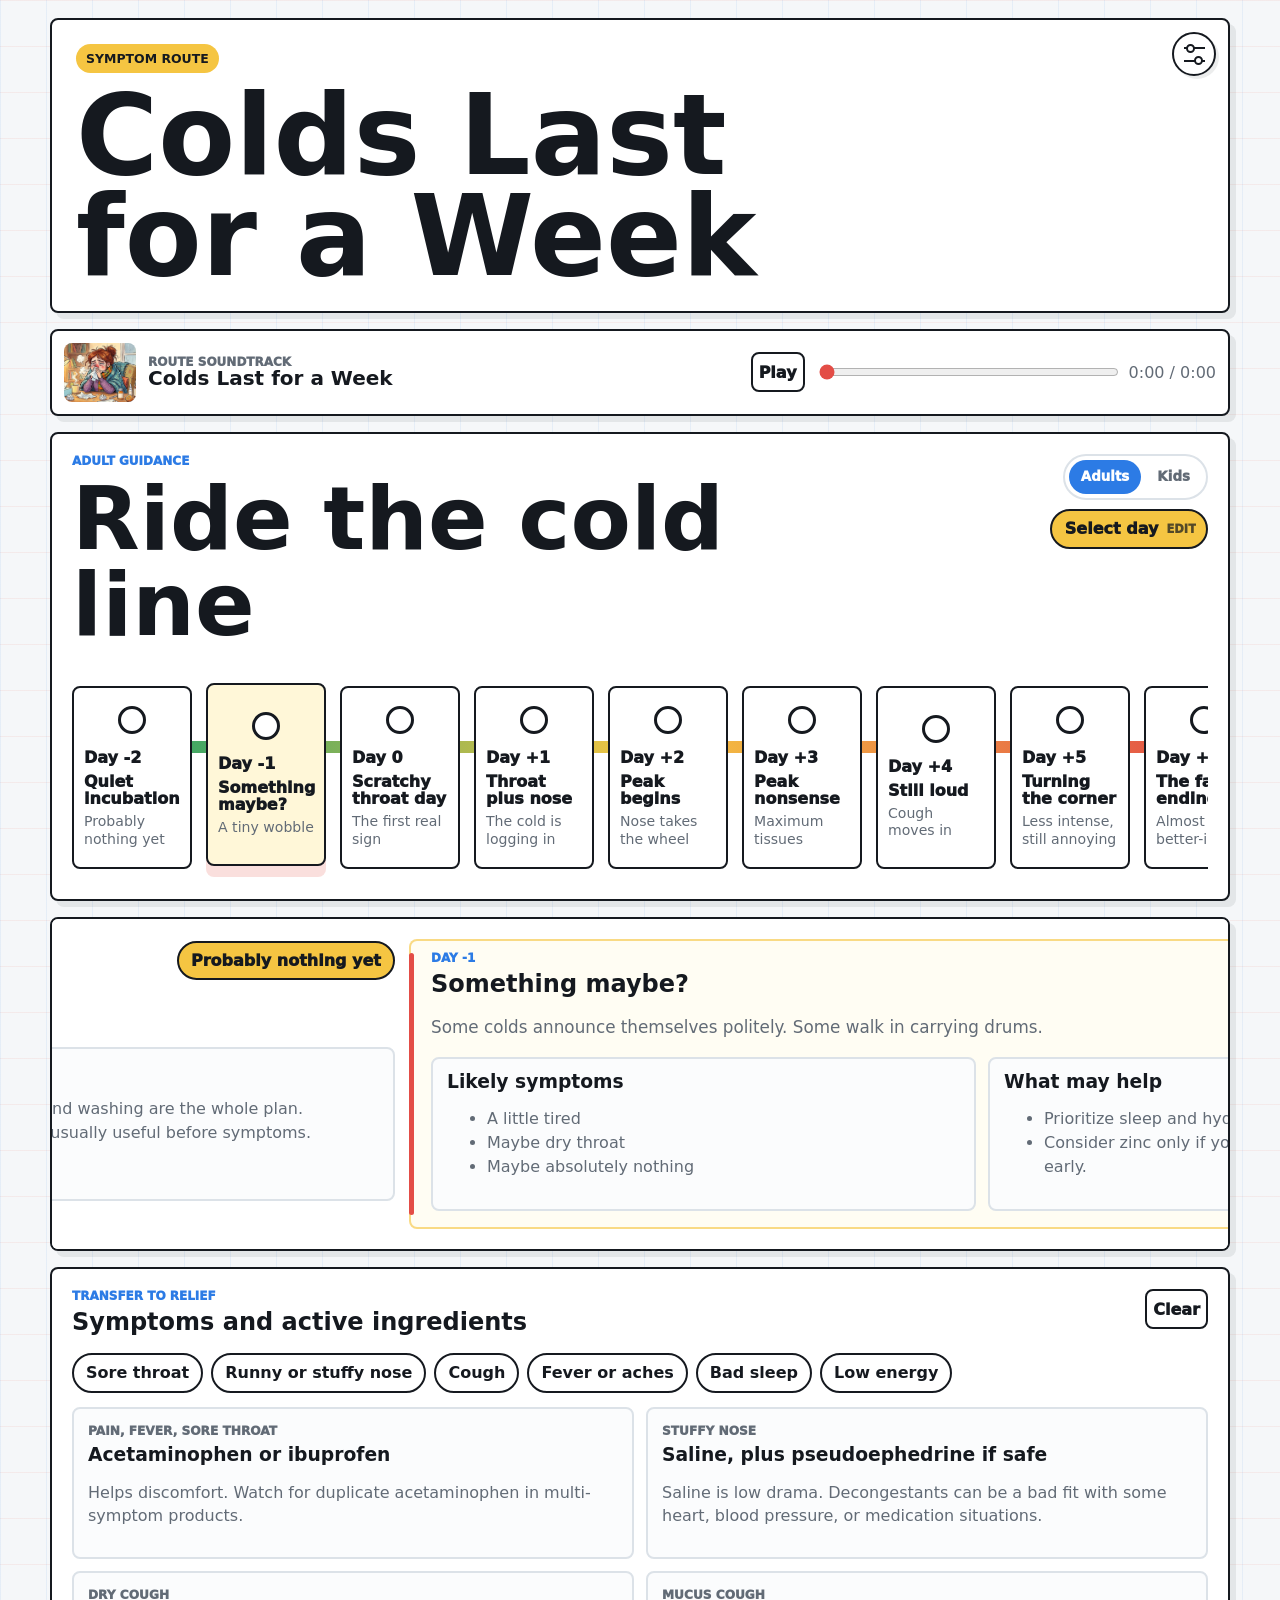
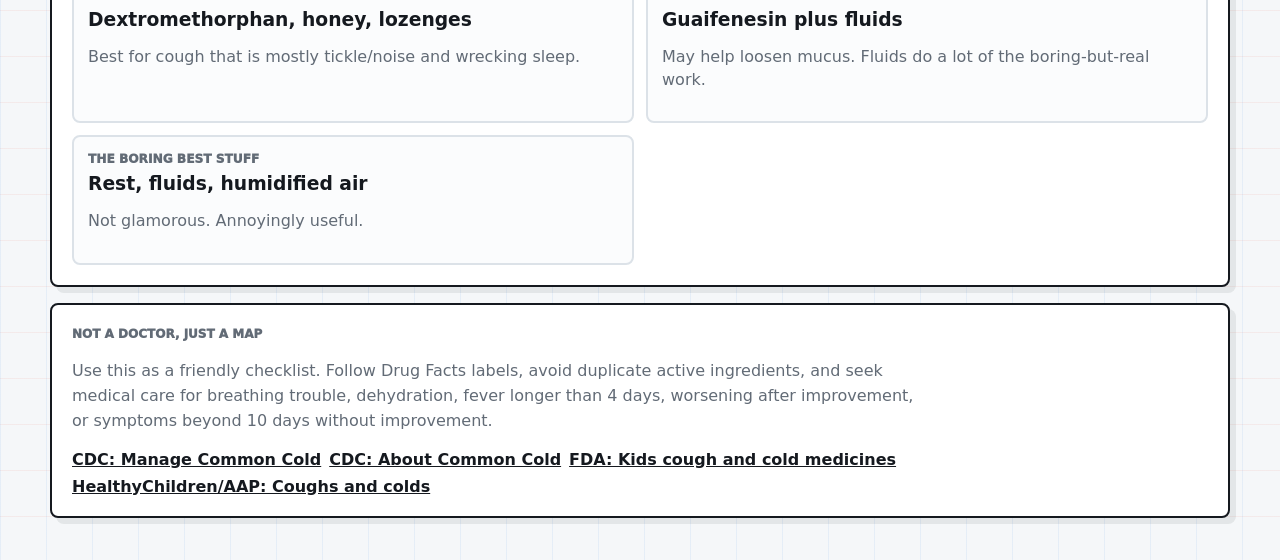
==== commit 26241464: "Sync timeline with detail carousel" ====
--- a/index.html
+++ b/index.html
@@ -65,7 +65,7 @@
       <div class="timeline" data-timeline></div>
     </section>
 
-    <section class="detail-panel" data-detail></section>
+    <section class="detail-panel" data-detail aria-label="Day details"></section>
 
     <section class="medicine-panel">
       <div class="section-heading">
--- a/styles.css
+++ b/styles.css
@@ -386,6 +386,52 @@
 .phase-short { display: block; margin-top: 5px; color: var(--muted); font-size: 0.88rem; line-height: 1.25; }
 .phase-meter { display: none; }
 
+.detail-panel {
+  display: flex;
+  gap: 14px;
+  overflow-x: auto;
+  overflow-y: hidden;
+  overscroll-behavior: contain;
+  scroll-snap-type: x mandatory;
+  scroll-padding-inline: 20px;
+  scrollbar-width: thin;
+  -webkit-overflow-scrolling: touch;
+}
+
+.day-detail-card {
+  flex: 0 0 100%;
+  min-width: 0;
+  position: relative;
+  padding: 2px 0 4px;
+  scroll-snap-align: start;
+}
+
+.day-detail-card + .day-detail-card {
+  padding-top: 2px;
+}
+
+.day-detail-card.is-selected {
+  padding: 12px 12px 14px;
+  border-radius: 8px;
+  background: #fffdf3;
+  box-shadow: inset 0 0 0 2px rgba(245, 197, 66, 0.62);
+}
+
+.day-detail-card.is-selected::before {
+  content: "";
+  position: absolute;
+  inset: 14px auto 14px 0;
+  width: 5px;
+  border-radius: 999px;
+  background: var(--red);
+}
+
+.day-detail-card.is-selected .detail-heading,
+.day-detail-card.is-selected .detail-note,
+.day-detail-card.is-selected .detail-grid {
+  margin-left: 10px;
+}
+
 .detail-note { color: var(--muted); line-height: 1.55; font-size: 1.05rem; }
 .detail-grid,
 .med-list {
@@ -675,6 +721,24 @@
     font-size: 0.98rem;
   }
 
+  .detail-panel {
+    gap: 10px;
+    scroll-padding-inline: 14px;
+  }
+
+  .day-detail-card {
+    flex-basis: 100%;
+    padding-bottom: 2px;
+  }
+
+  .day-detail-card + .day-detail-card {
+    padding-top: 2px;
+  }
+
+  .day-detail-card.is-selected {
+    padding: 10px 10px 12px;
+  }
+
   .detail-grid,
   .med-list {
     grid-template-columns: 1fr;
